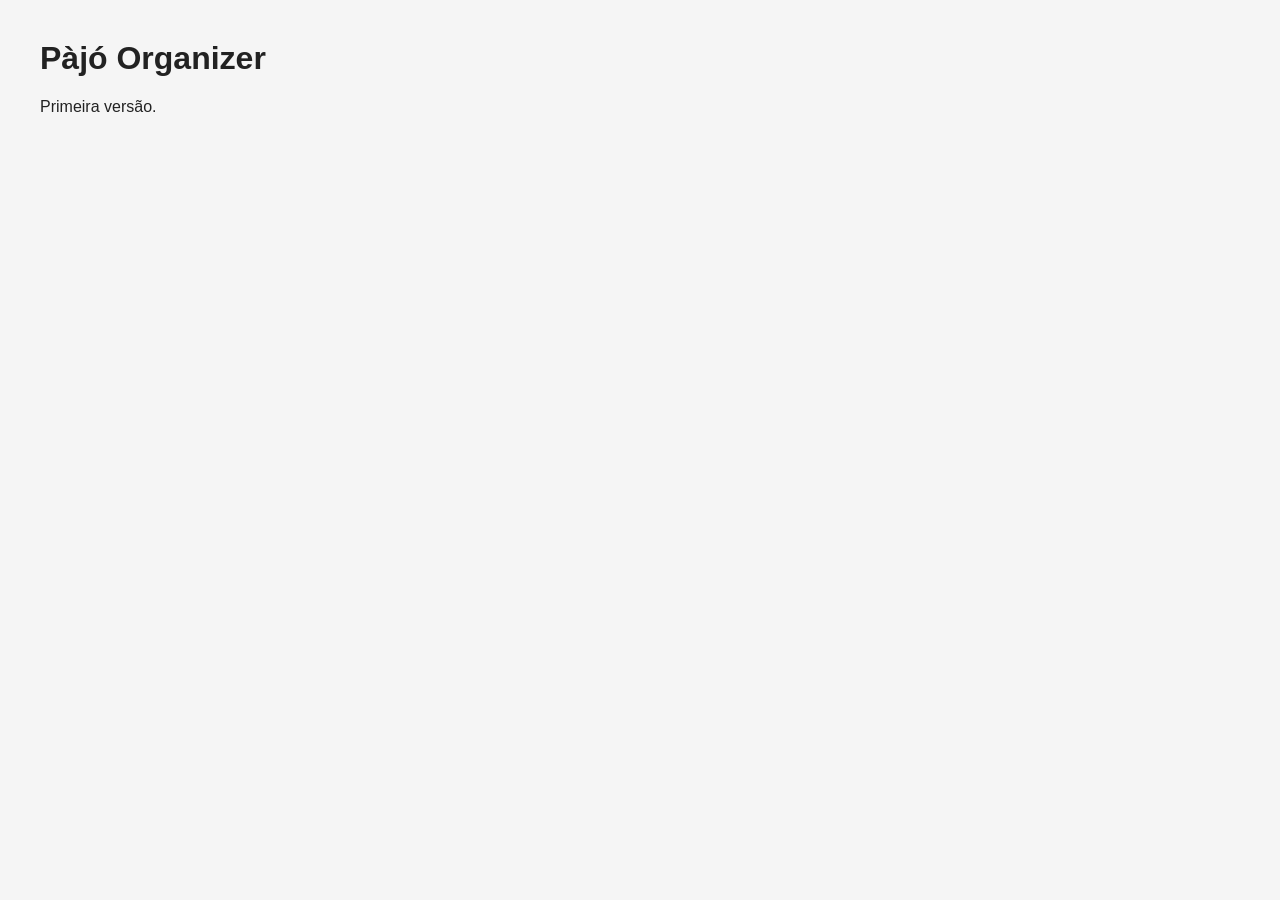
==== index.html @ ca421e1e "Primeira versão do Pàjó Organizer" ====
<!DOCTYPE html>
<html lang="pt">
<head>

<meta charset="UTF-8">
<meta name="viewport" content="width=device-width, initial-scale=1.0">

<title>Pàjó Organizer</title>

<link rel="manifest" href="manifest.json">

<link rel="stylesheet" href="css/style.css">

</head>

<body>

<h1>Pàjó Organizer</h1>

<p>Primeira versão.</p>

<script src="js/script.js"></script>

</body>
</html>
---- css/style.css ----
body{

font-family:Arial,Helvetica,sans-serif;

margin:40px;

background:#f5f5f5;

color:#222;

}
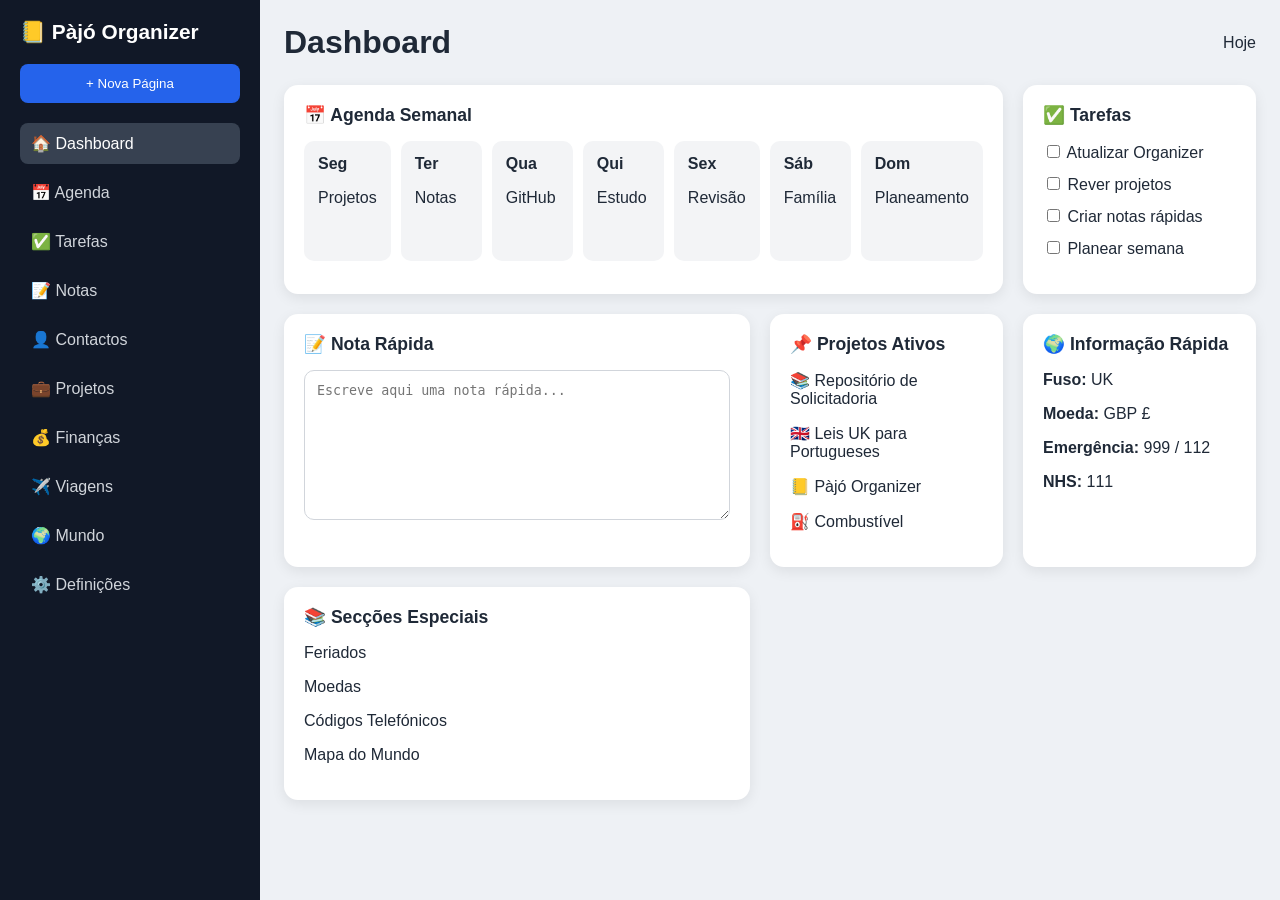
==== commit 1a402fbf: "Criar dashboard inicial do Pàjó Organizer" ====
--- a/index.html
+++ b/index.html
@@ -1,25 +1,103 @@
 <!DOCTYPE html>
 <html lang="pt">
 <head>
-
 <meta charset="UTF-8">
 <meta name="viewport" content="width=device-width, initial-scale=1.0">
-
 <title>Pàjó Organizer</title>
-
 <link rel="manifest" href="manifest.json">
-
 <link rel="stylesheet" href="css/style.css">
-
 </head>
 
 <body>
 
-<h1>Pàjó Organizer</h1>
+<div class="app">
 
-<p>Primeira versão.</p>
+<aside class="sidebar">
+    <div class="logo">📒 Pàjó Organizer</div>
+
+    <button class="new-page">+ Nova Página</button>
+
+    <nav>
+        <a class="active">🏠 Dashboard</a>
+        <a>📅 Agenda</a>
+        <a>✅ Tarefas</a>
+        <a>📝 Notas</a>
+        <a>👤 Contactos</a>
+        <a>💼 Projetos</a>
+        <a>💰 Finanças</a>
+        <a>✈️ Viagens</a>
+        <a>🌍 Mundo</a>
+        <a>⚙️ Definições</a>
+    </nav>
+</aside>
+
+<main class="main">
+
+<header class="topbar">
+    <h1>Dashboard</h1>
+    <span>Hoje</span>
+</header>
+
+<section class="grid">
+
+<div class="card large">
+    <h2>📅 Agenda Semanal</h2>
+    <div class="week">
+        <div><strong>Seg</strong><p>Projetos</p></div>
+        <div><strong>Ter</strong><p>Notas</p></div>
+        <div><strong>Qua</strong><p>GitHub</p></div>
+        <div><strong>Qui</strong><p>Estudo</p></div>
+        <div><strong>Sex</strong><p>Revisão</p></div>
+        <div><strong>Sáb</strong><p>Família</p></div>
+        <div><strong>Dom</strong><p>Planeamento</p></div>
+    </div>
+</div>
+
+<div class="card">
+    <h2>✅ Tarefas</h2>
+    <ul>
+        <li><input type="checkbox"> Atualizar Organizer</li>
+        <li><input type="checkbox"> Rever projetos</li>
+        <li><input type="checkbox"> Criar notas rápidas</li>
+        <li><input type="checkbox"> Planear semana</li>
+    </ul>
+</div>
+
+<div class="card note">
+    <h2>📝 Nota Rápida</h2>
+    <textarea placeholder="Escreve aqui uma nota rápida..."></textarea>
+</div>
+
+<div class="card">
+    <h2>📌 Projetos Ativos</h2>
+    <p>📚 Repositório de Solicitadoria</p>
+    <p>🇬🇧 Leis UK para Portugueses</p>
+    <p>📒 Pàjó Organizer</p>
+    <p>⛽ Combustível</p>
+</div>
+
+<div class="card">
+    <h2>🌍 Informação Rápida</h2>
+    <p><strong>Fuso:</strong> UK</p>
+    <p><strong>Moeda:</strong> GBP £</p>
+    <p><strong>Emergência:</strong> 999 / 112</p>
+    <p><strong>NHS:</strong> 111</p>
+</div>
+
+<div class="card">
+    <h2>📚 Secções Especiais</h2>
+    <p>Feriados</p>
+    <p>Moedas</p>
+    <p>Códigos Telefónicos</p>
+    <p>Mapa do Mundo</p>
+</div>
+
+</section>
+
+</main>
+
+</div>
 
 <script src="js/script.js"></script>
-
 </body>
 </html>
--- a/css/style.css
+++ b/css/style.css
@@ -1,11 +1,150 @@
+*{
+    box-sizing:border-box;
+}
+
 body{
+    margin:0;
+    font-family:Arial,Helvetica,sans-serif;
+    background:#eef1f5;
+    color:#1f2937;
+}
 
-font-family:Arial,Helvetica,sans-serif;
+.app{
+    display:flex;
+    min-height:100vh;
+}
 
-margin:40px;
+.sidebar{
+    width:260px;
+    background:#111827;
+    color:white;
+    padding:20px;
+}
 
-background:#f5f5f5;
+.logo{
+    font-size:1.3rem;
+    font-weight:bold;
+    margin-bottom:20px;
+}
 
-color:#222;
+.new-page{
+    width:100%;
+    padding:12px;
+    background:#2563eb;
+    color:white;
+    border:none;
+    border-radius:8px;
+    margin-bottom:20px;
+    cursor:pointer;
+}
 
+.sidebar nav{
+    display:flex;
+    flex-direction:column;
+    gap:8px;
 }
+
+.sidebar a{
+    padding:11px;
+    border-radius:8px;
+    color:#d1d5db;
+    text-decoration:none;
+    cursor:pointer;
+}
+
+.sidebar a:hover,
+.sidebar a.active{
+    background:#374151;
+    color:white;
+}
+
+.main{
+    flex:1;
+    padding:24px;
+}
+
+.topbar{
+    display:flex;
+    justify-content:space-between;
+    align-items:center;
+    margin-bottom:24px;
+}
+
+.topbar h1{
+    margin:0;
+}
+
+.grid{
+    display:grid;
+    grid-template-columns:2fr 1fr 1fr;
+    gap:20px;
+}
+
+.card{
+    background:white;
+    border-radius:14px;
+    padding:20px;
+    box-shadow:0 4px 14px rgba(0,0,0,0.08);
+}
+
+.card.large{
+    grid-column:span 2;
+}
+
+.card h2{
+    margin-top:0;
+    font-size:1.1rem;
+}
+
+.week{
+    display:grid;
+    grid-template-columns:repeat(7,1fr);
+    gap:10px;
+}
+
+.week div{
+    background:#f3f4f6;
+    padding:14px;
+    border-radius:10px;
+    min-height:120px;
+}
+
+ul{
+    padding-left:0;
+    list-style:none;
+}
+
+li{
+    margin-bottom:12px;
+}
+
+textarea{
+    width:100%;
+    min-height:150px;
+    border:1px solid #d1d5db;
+    border-radius:10px;
+    padding:12px;
+    resize:vertical;
+}
+
+@media(max-width:900px){
+    .app{
+        flex-direction:column;
+    }
+
+    .sidebar{
+        width:100%;
+    }
+
+    .grid{
+        grid-template-columns:1fr;
+    }
+
+    .card.large{
+        grid-column:span 1;
+    }
+
+    .week{
+        grid-template-columns:1fr;
+    }
+}
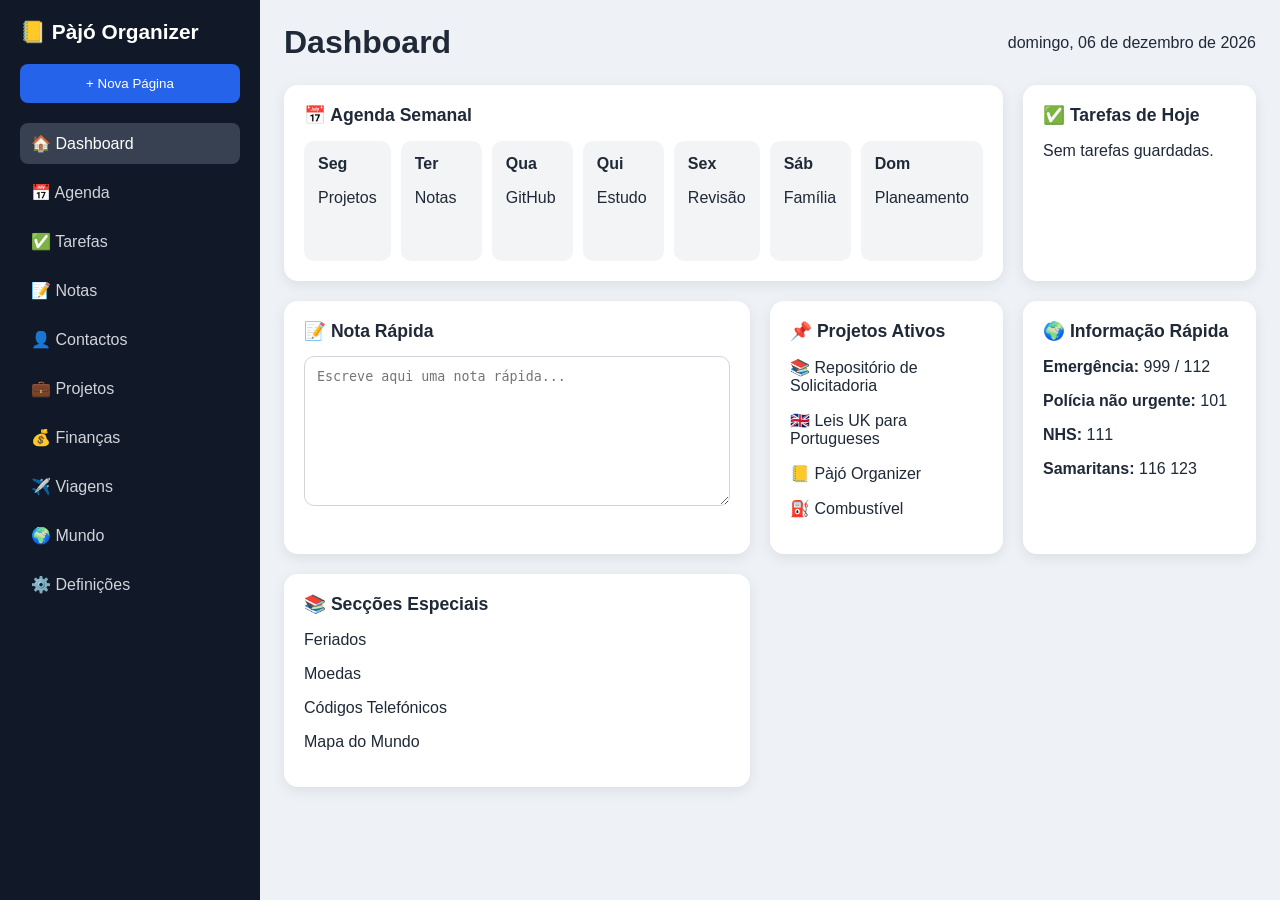
==== commit b1c2ecb6: "Adicionar navegação por secções e tarefas com localStorage" ====
--- a/index.html
+++ b/index.html
@@ -7,95 +7,156 @@
 <link rel="manifest" href="manifest.json">
 <link rel="stylesheet" href="css/style.css">
 </head>
-
 <body>
 
 <div class="app">
 
 <aside class="sidebar">
     <div class="logo">📒 Pàjó Organizer</div>
-
     <button class="new-page">+ Nova Página</button>
 
     <nav>
-        <a class="active">🏠 Dashboard</a>
-        <a>📅 Agenda</a>
-        <a>✅ Tarefas</a>
-        <a>📝 Notas</a>
-        <a>👤 Contactos</a>
-        <a>💼 Projetos</a>
-        <a>💰 Finanças</a>
-        <a>✈️ Viagens</a>
-        <a>🌍 Mundo</a>
-        <a>⚙️ Definições</a>
+        <a class="active" data-section="dashboard">🏠 Dashboard</a>
+        <a data-section="agenda">📅 Agenda</a>
+        <a data-section="tarefas">✅ Tarefas</a>
+        <a data-section="notas">📝 Notas</a>
+        <a data-section="contactos">👤 Contactos</a>
+        <a data-section="projetos">💼 Projetos</a>
+        <a data-section="financas">💰 Finanças</a>
+        <a data-section="viagens">✈️ Viagens</a>
+        <a data-section="mundo">🌍 Mundo</a>
+        <a data-section="definicoes">⚙️ Definições</a>
     </nav>
 </aside>
 
 <main class="main">
 
 <header class="topbar">
-    <h1>Dashboard</h1>
-    <span>Hoje</span>
+    <h1 id="page-title">Dashboard</h1>
+    <span id="today"></span>
 </header>
 
-<section class="grid">
+<section id="dashboard" class="section active-section">
+    <div class="grid">
+        <div class="card large">
+            <h2>📅 Agenda Semanal</h2>
+            <div class="week">
+                <div><strong>Seg</strong><p>Projetos</p></div>
+                <div><strong>Ter</strong><p>Notas</p></div>
+                <div><strong>Qua</strong><p>GitHub</p></div>
+                <div><strong>Qui</strong><p>Estudo</p></div>
+                <div><strong>Sex</strong><p>Revisão</p></div>
+                <div><strong>Sáb</strong><p>Família</p></div>
+                <div><strong>Dom</strong><p>Planeamento</p></div>
+            </div>
+        </div>
 
-<div class="card large">
-    <h2>📅 Agenda Semanal</h2>
-    <div class="week">
-        <div><strong>Seg</strong><p>Projetos</p></div>
-        <div><strong>Ter</strong><p>Notas</p></div>
-        <div><strong>Qua</strong><p>GitHub</p></div>
-        <div><strong>Qui</strong><p>Estudo</p></div>
-        <div><strong>Sex</strong><p>Revisão</p></div>
-        <div><strong>Sáb</strong><p>Família</p></div>
-        <div><strong>Dom</strong><p>Planeamento</p></div>
+        <div class="card">
+            <h2>✅ Tarefas de Hoje</h2>
+            <ul id="dashboard-tasks"></ul>
+        </div>
+
+        <div class="card note">
+            <h2>📝 Nota Rápida</h2>
+            <textarea id="quick-note" placeholder="Escreve aqui uma nota rápida..."></textarea>
+        </div>
+
+        <div class="card">
+            <h2>📌 Projetos Ativos</h2>
+            <p>📚 Repositório de Solicitadoria</p>
+            <p>🇬🇧 Leis UK para Portugueses</p>
+            <p>📒 Pàjó Organizer</p>
+            <p>⛽ Combustível</p>
+        </div>
+
+        <div class="card">
+            <h2>🌍 Informação Rápida</h2>
+            <p><strong>Emergência:</strong> 999 / 112</p>
+            <p><strong>Polícia não urgente:</strong> 101</p>
+            <p><strong>NHS:</strong> 111</p>
+            <p><strong>Samaritans:</strong> 116 123</p>
+        </div>
+
+        <div class="card">
+            <h2>📚 Secções Especiais</h2>
+            <p>Feriados</p>
+            <p>Moedas</p>
+            <p>Códigos Telefónicos</p>
+            <p>Mapa do Mundo</p>
+        </div>
     </div>
-</div>
+</section>
 
-<div class="card">
-    <h2>✅ Tarefas</h2>
-    <ul>
-        <li><input type="checkbox"> Atualizar Organizer</li>
-        <li><input type="checkbox"> Rever projetos</li>
-        <li><input type="checkbox"> Criar notas rápidas</li>
-        <li><input type="checkbox"> Planear semana</li>
-    </ul>
-</div>
+<section id="agenda" class="section">
+    <div class="card">
+        <h2>📅 Agenda</h2>
+        <p>Área para agenda diária, semanal, mensal e anual.</p>
+    </div>
+</section>
 
-<div class="card note">
-    <h2>📝 Nota Rápida</h2>
-    <textarea placeholder="Escreve aqui uma nota rápida..."></textarea>
-</div>
+<section id="tarefas" class="section">
+    <div class="card">
+        <h2>✅ Tarefas</h2>
+        <div class="task-input">
+            <input id="task-text" type="text" placeholder="Nova tarefa...">
+            <button id="add-task">Adicionar</button>
+        </div>
+        <ul id="task-list"></ul>
+    </div>
+</section>
 
-<div class="card">
-    <h2>📌 Projetos Ativos</h2>
-    <p>📚 Repositório de Solicitadoria</p>
-    <p>🇬🇧 Leis UK para Portugueses</p>
-    <p>📒 Pàjó Organizer</p>
-    <p>⛽ Combustível</p>
-</div>
+<section id="notas" class="section">
+    <div class="card">
+        <h2>📝 Notas</h2>
+        <textarea id="main-notes" placeholder="Notas gerais..."></textarea>
+    </div>
+</section>
 
-<div class="card">
-    <h2>🌍 Informação Rápida</h2>
-    <p><strong>Fuso:</strong> UK</p>
-    <p><strong>Moeda:</strong> GBP £</p>
-    <p><strong>Emergência:</strong> 999 / 112</p>
-    <p><strong>NHS:</strong> 111</p>
-</div>
+<section id="contactos" class="section">
+    <div class="card">
+        <h2>👤 Contactos</h2>
+        <p>Área para contactos importantes.</p>
+    </div>
+</section>
 
-<div class="card">
-    <h2>📚 Secções Especiais</h2>
-    <p>Feriados</p>
-    <p>Moedas</p>
-    <p>Códigos Telefónicos</p>
-    <p>Mapa do Mundo</p>
-</div>
+<section id="projetos" class="section">
+    <div class="card">
+        <h2>💼 Projetos</h2>
+        <p>Repositório de Solicitadoria, Leis UK, Organizer, Combustível, livros e ideias.</p>
+    </div>
+</section>
 
+<section id="financas" class="section">
+    <div class="card">
+        <h2>💰 Finanças</h2>
+        <p>Área para despesas, combustível, investimentos e controlo mensal.</p>
+    </div>
+</section>
+
+<section id="viagens" class="section">
+    <div class="card">
+        <h2>✈️ Viagens</h2>
+        <p>Informação de viagens, aeroportos, fusos horários e mapas.</p>
+    </div>
+</section>
+
+<section id="mundo" class="section">
+    <div class="grid">
+        <div class="card"><h2>🌍 Fusos Horários</h2><p>UK: GMT/BST</p><p>Portugal: GMT/BST</p><p>Brasil: UTC -3</p></div>
+        <div class="card"><h2>💱 Moedas</h2><p>Reino Unido: Libra (£)</p><p>Portugal: Euro (€)</p><p>EUA: Dólar ($)</p></div>
+        <div class="card"><h2>☎️ Códigos Telefónicos</h2><p>UK: +44</p><p>Portugal: +351</p><p>Brasil: +55</p></div>
+        <div class="card"><h2>🏖️ Feriados</h2><p>Secção futura para feriados UK, Portugal e internacionais.</p></div>
+    </div>
+</section>
+
+<section id="definicoes" class="section">
+    <div class="card">
+        <h2>⚙️ Definições</h2>
+        <button id="clear-data">Limpar dados guardados</button>
+    </div>
 </section>
 
 </main>
-
 </div>
 
 <script src="js/script.js"></script>
--- a/css/style.css
+++ b/css/style.css
@@ -148,3 +148,52 @@
         grid-template-columns:1fr;
     }
 }
+
+.section{
+    display:none;
+}
+
+.active-section{
+    display:block;
+}
+
+.task-input{
+    display:flex;
+    gap:10px;
+    margin-bottom:20px;
+}
+
+.task-input input{
+    flex:1;
+    padding:12px;
+    border:1px solid #d1d5db;
+    border-radius:8px;
+}
+
+.task-input button,
+#clear-data{
+    padding:12px 16px;
+    background:#2563eb;
+    color:white;
+    border:none;
+    border-radius:8px;
+    cursor:pointer;
+}
+
+#task-list li{
+    display:flex;
+    gap:10px;
+    align-items:center;
+    justify-content:space-between;
+    padding:10px;
+    border-bottom:1px solid #e5e7eb;
+}
+
+#task-list button{
+    background:#ef4444;
+    color:white;
+    border:none;
+    border-radius:6px;
+    padding:4px 8px;
+    cursor:pointer;
+}
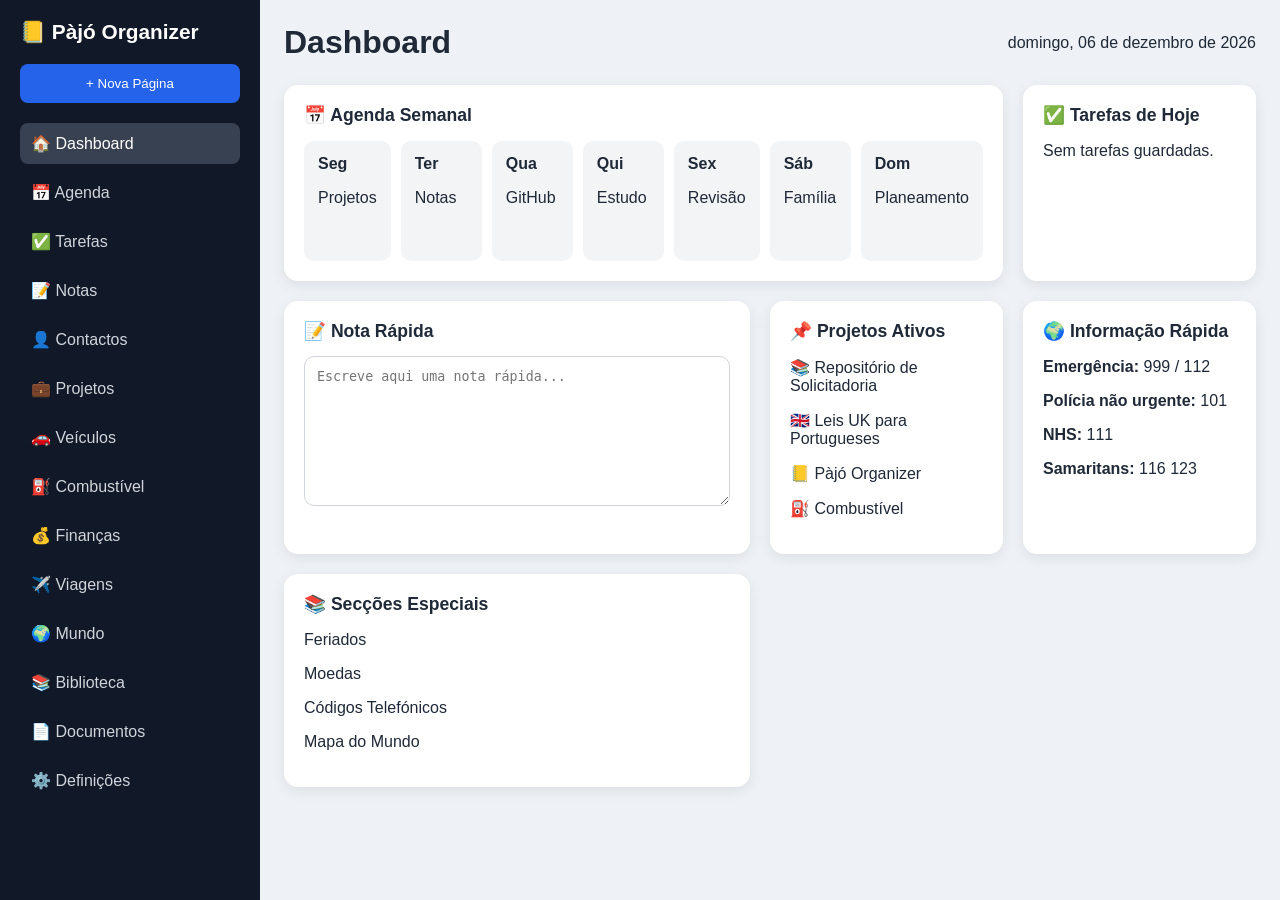
==== commit 7832d1c8: "Criar arquitetura modular v1.0 do Pàjó Organizer" ====
--- a/index.html
+++ b/index.html
@@ -17,15 +17,19 @@
 
     <nav>
         <a class="active" data-section="dashboard">🏠 Dashboard</a>
-        <a data-section="agenda">📅 Agenda</a>
-        <a data-section="tarefas">✅ Tarefas</a>
-        <a data-section="notas">📝 Notas</a>
-        <a data-section="contactos">👤 Contactos</a>
-        <a data-section="projetos">💼 Projetos</a>
-        <a data-section="financas">💰 Finanças</a>
-        <a data-section="viagens">✈️ Viagens</a>
-        <a data-section="mundo">🌍 Mundo</a>
-        <a data-section="definicoes">⚙️ Definições</a>
+        <a href="agenda/index.html">📅 Agenda</a>
+        <a href="tarefas/index.html">✅ Tarefas</a>
+        <a href="notas/index.html">📝 Notas</a>
+        <a href="contactos/index.html">👤 Contactos</a>
+        <a href="projetos/index.html">💼 Projetos</a>
+        <a href="veiculos/index.html">🚗 Veículos</a>
+        <a href="combustivel/index.html">⛽ Combustível</a>
+        <a href="financas/index.html">💰 Finanças</a>
+        <a href="viagens/index.html">✈️ Viagens</a>
+        <a href="mundo/index.html">🌍 Mundo</a>
+        <a href="biblioteca/index.html">📚 Biblioteca</a>
+        <a href="documentos/index.html">📄 Documentos</a>
+        <a href="definicoes/index.html">⚙️ Definições</a>
     </nav>
 </aside>
 
@@ -90,7 +94,35 @@
 <section id="agenda" class="section">
     <div class="card">
         <h2>📅 Agenda</h2>
-        <p>Área para agenda diária, semanal, mensal e anual.</p>
+
+        <div class="agenda-controls">
+            <button id="agenda-prev">⬅ Anterior</button>
+            <button id="agenda-today">Hoje</button>
+            <button id="agenda-next">Seguinte ➡</button>
+        </div>
+
+        <div class="agenda-tabs">
+            <button class="agenda-tab active" data-view="day">Dia</button>
+            <button class="agenda-tab" data-view="week">Semana</button>
+            <button class="agenda-tab" data-view="month">Mês</button>
+            <button class="agenda-tab" data-view="year">Ano</button>
+        </div>
+
+        <h3 id="agenda-title"></h3>
+
+        <div id="agenda-view"></div>
+
+        <div class="event-form">
+            <h3>➕ Novo compromisso</h3>
+            <input id="event-title" type="text" placeholder="Título do compromisso">
+            <input id="event-date" type="date">
+            <input id="event-time" type="time">
+            <textarea id="event-notes" placeholder="Notas..."></textarea>
+            <button id="add-event">Adicionar compromisso</button>
+        </div>
+
+        <h3>📌 Compromissos guardados</h3>
+        <ul id="event-list"></ul>
     </div>
 </section>
 
--- a/css/style.css
+++ b/css/style.css
@@ -197,3 +197,130 @@
     padding:4px 8px;
     cursor:pointer;
 }
+
+.agenda-controls,
+.agenda-tabs{
+    display:flex;
+    flex-wrap:wrap;
+    gap:10px;
+    margin-bottom:15px;
+}
+
+.agenda-controls button,
+.agenda-tabs button,
+#add-event{
+    padding:10px 14px;
+    border:none;
+    border-radius:8px;
+    background:#2563eb;
+    color:white;
+    cursor:pointer;
+}
+
+.agenda-tab.active{
+    background:#111827;
+}
+
+#agenda-view{
+    margin:20px 0;
+}
+
+.agenda-day,
+.agenda-week,
+.agenda-month,
+.agenda-year{
+    display:grid;
+    gap:10px;
+}
+
+.agenda-day{
+    grid-template-columns:1fr;
+}
+
+.hour-block,
+.week-day,
+.month-day,
+.year-month{
+    background:#f3f4f6;
+    border-radius:10px;
+    padding:12px;
+    min-height:70px;
+}
+
+.agenda-week{
+    grid-template-columns:repeat(7,1fr);
+}
+
+.agenda-month{
+    grid-template-columns:repeat(7,1fr);
+}
+
+.agenda-year{
+    grid-template-columns:repeat(4,1fr);
+}
+
+.event-form{
+    display:grid;
+    gap:10px;
+    margin-top:25px;
+    margin-bottom:20px;
+}
+
+.event-form input,
+.event-form textarea{
+    padding:12px;
+    border:1px solid #d1d5db;
+    border-radius:8px;
+}
+
+.event-item{
+    display:flex;
+    justify-content:space-between;
+    gap:10px;
+    padding:10px;
+    border-bottom:1px solid #e5e7eb;
+}
+
+.event-item button{
+    background:#ef4444;
+    color:white;
+    border:none;
+    border-radius:6px;
+    padding:4px 8px;
+    cursor:pointer;
+}
+
+@media(max-width:900px){
+    .agenda-week,
+    .agenda-month,
+    .agenda-year{
+        grid-template-columns:1fr;
+    }
+}
+
+/* ===== Arquitetura Modular v1.0 ===== */
+
+.module-page{
+    min-height:100vh;
+    padding:24px;
+    background:#eef1f5;
+}
+
+.module-header{
+    display:flex;
+    justify-content:space-between;
+    align-items:center;
+    margin-bottom:24px;
+}
+
+.module-header a{
+    background:#111827;
+    color:white;
+    text-decoration:none;
+    padding:10px 14px;
+    border-radius:8px;
+}
+
+.module-header h1{
+    margin:0;
+}
